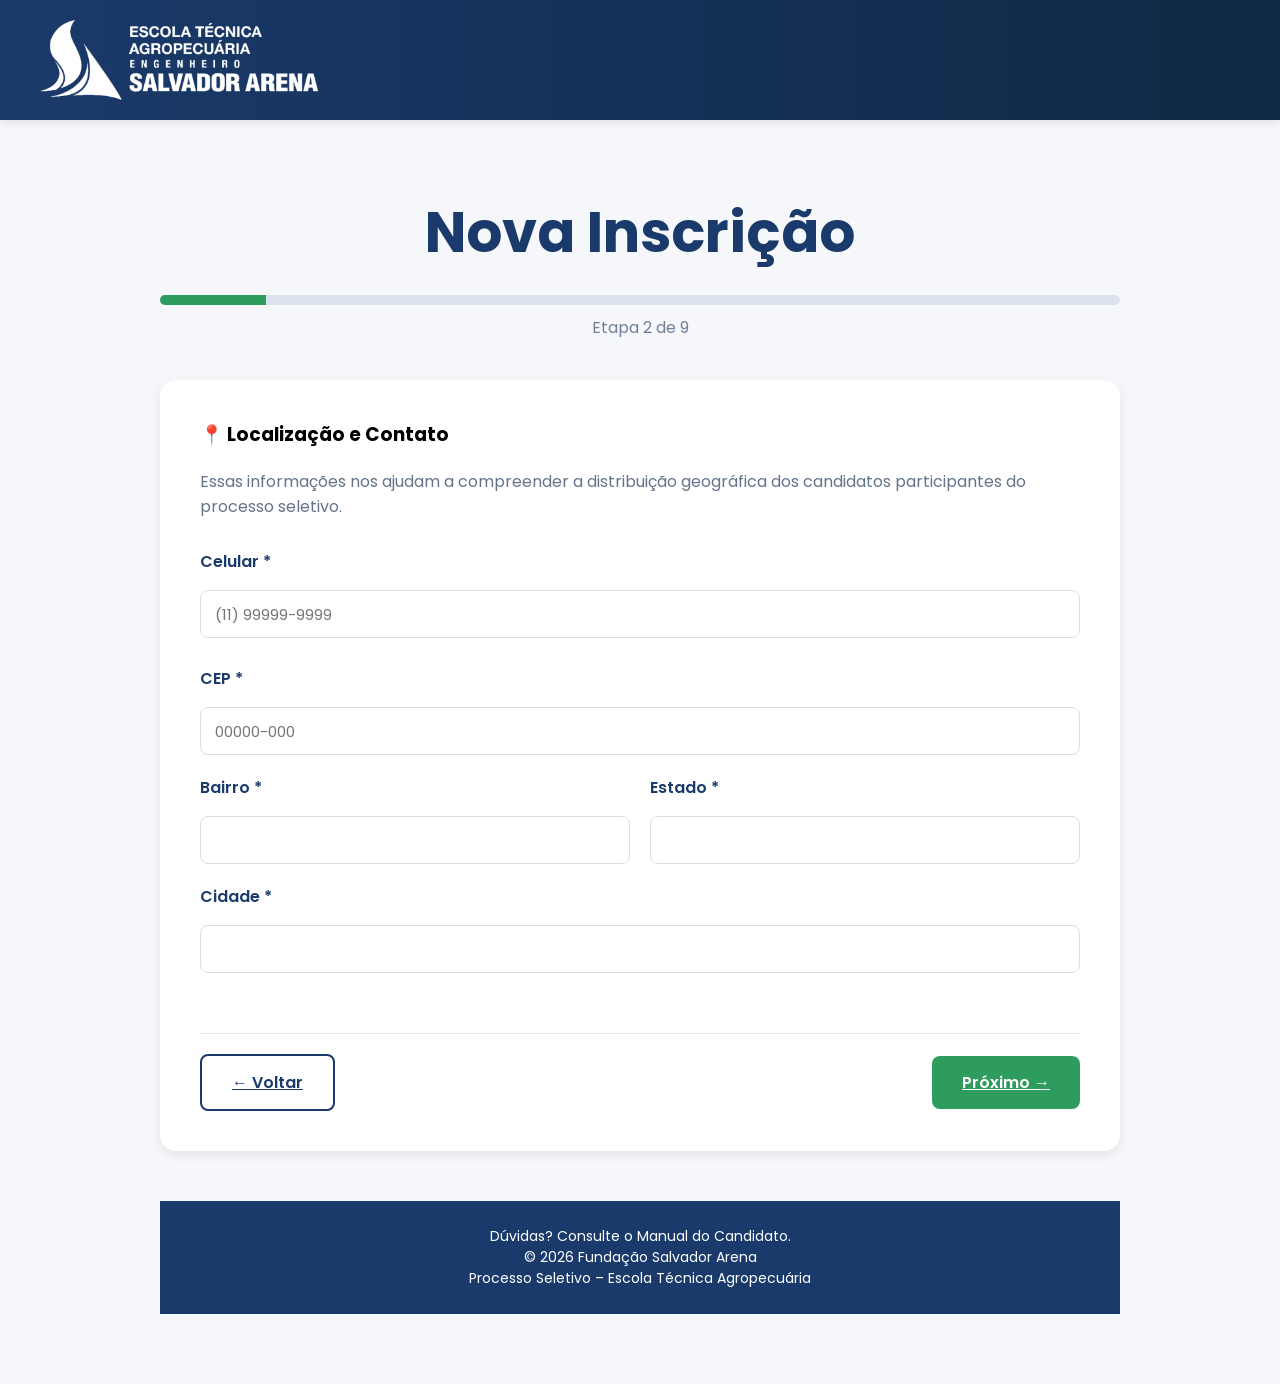
==== pages/inscricao-etapa2.html @ 63c82182 "Update form fields and labels for etapa 2" ====
<!DOCTYPE html>
<html lang="pt-BR">

<head>
    <meta charset="UTF-8">
    <meta name="viewport" content="width=device-width, initial-scale=1.0">

    <title>Nova Inscrição</title>

    <link rel="preconnect" href="https://fonts.googleapis.com">
    <link href="https://fonts.googleapis.com/css2?family=Poppins:wght@300;400;500;600;700&display=swap" rel="stylesheet">

    <link rel="stylesheet" href="../css/style.css">
</head>

<body>

    <header>
        <div class="header-content">
            <div class="header-left">
                <div class="logo-icon">
                    <img src="../school-logo.png" alt="Logo Escola">
                </div>
            </div>
        </div>
    </header>

    <div class="container-inscricao">

        <div class="wizard-header">
            <h1>Nova Inscrição</h1>

            <div class="progress-bar">
                <div class="progress-fill"></div>
            </div>

            <p>Etapa 2 de 9</p>
        </div>

        <div class="card-formulario">

    <div class="secao-formulario">

        <h3>📍 Localização e Contato</h3>

        <p class="descricao-secao">
                Essas informações nos ajudam a compreender a distribuição geográfica dos candidatos participantes do processo seletivo.
        </p>

        <div class="campo">
    <label>Celular *</label>

    <input
        type="text"
        id="celular"
        maxlength="15"
        placeholder="(11) 99999-9999">

    <small id="statusCelular"></small>
</div>

<div class="campo">
    <label>CEP *</label>

    <input
        type="text"
        id="cep"
        maxlength="9"
        placeholder="00000-000">
</div>

<div class="linha">

    <div class="campo">
        <label>Bairro *</label>
        <input type="text" id="bairro">
    </div>

    <div class="campo">
        <label>Estado *</label>
        <input type="text" id="estado">
    </div>

</div>

<div class="campo">
    <label>Cidade *</label>
    <input type="text" id="cidade">
</div>
<div class="acoes-formulario">

    <a href="inscricao-etapa1.html"
       class="btn-secundario">
        ← Voltar
    </a>

    <a href="inscricao-etapa3.html"
       class="btn-principal">
        Próximo →
    </a>

</div>

</div> <!-- fecha card-formulario -->

</div> <!-- fecha container-inscricao -->

<footer class="footer-inscricao">
    <p>Dúvidas? Consulte o Manual do Candidato.</p>

    <p>© 2026 Fundação Salvador Arena</p>

    <p>Processo Seletivo – Escola Técnica Agropecuária</p>
</footer>

<script src="../js/inscricao.js"></script>

</body>
</html>
---- css/style.css ----
* {
            margin: 0;
            padding: 0;
            box-sizing: border-box;
            font-family: 'Poppins', sans-serif;
        }

         body {
           margin: 0;
           padding: 0;
           background: #f5f7fa;
           min-height: 100vh;
           display: flex;
           flex-direction: column;
       }       

        /* CABEÇALHO */
        header {
            background: linear-gradient(90deg, #1a3a6b, #0f2844);
            padding: 20px 30px;
            box-shadow: 0 2px 8px rgba(0, 0, 0, 0.1);
        }

        .header-content {
            max-width: 1200px;
            margin: 0 auto;
            display: flex;
            align-items: center;
            justify-content: space-between;
            gap: 20px;
        }

        .header-left {
            display: flex;
            align-items: center;
            gap: 20px;
            flex: 1;
        }

        .logo-text {
            color: white;
            font-size: 14px;
            font-weight: 600;
            line-height: 1.4;
            text-transform: uppercase;
            letter-spacing: 0.5px;
        }

        .cebas-logo {
            width: 80px;
            height: auto;
            flex-shrink: 0;
        }

       .logo-icon {
       width: 420px;   /* tamanho do logo da ETASA no Cabeçalho */
       height: 80px;
       display: flex;
       align-items: center;
       }
       
       .logo-icon img {
       max-width: 100%;
       max-height: 100%;
       width: auto;
       height: auto;
       object-fit: contain;
       }


        /* CONTEÚDO */

       .container {
           max-width: 1500px;
           margin: 0 auto;
           padding: 40px 20px;
       }

        .titulo {
            text-align: center;
            margin-bottom: 50px;
        }

        .titulo h1 {
            color: #1a3a6b;
            font-size: 48px;
            font-weight: 700;
            margin-bottom: 10px;
        }

        .titulo h2 {
            color: #4a5568;
            font-size: 24px;
            font-weight: 500;
            margin-bottom: 15px;
        }

        .titulo p {
            color: #718096;
            font-size: 16px;
            font-weight: 400;
        }

        /* CARDS */

       .card {
           background: white;
           border-radius: 12px;
           padding: 30px 50px 30px 30px;
       
           display: grid;
           grid-template-columns: 1fr 260px;
           align-items: center;
           gap: 40px;
       
           margin-bottom: 24px; /* <-- espaçamento entre um card e outro na tela */
       
           box-shadow: 0 4px 12px rgba(0,0,0,0.08);
           border-left: 5px solid transparent;
       }

        .card:hover {
            box-shadow: 0 4px 16px rgba(0, 0, 0, 0.12);
            transform: translateY(-2px);
        }

       .card-conteudo {
           display: flex;
           align-items: center;
           gap: 24px;
       
           flex: 1;
       }

       .card-texto {
           flex: 1;
       }

        .icone {
            width: 80px;
            height: 80px;
            border-radius: 12px;
            display: flex;
            align-items: center;
            justify-content: center;
            font-size: 40px;
            flex-shrink: 0;
        }

        .card-texto h3 {
            font-size: 20px;
            font-weight: 700;
            margin-bottom: 8px;
        }

        .card-texto p {
            color: #718096;
            font-size: 14px;
            font-weight: 400;
        }

        /* CARD VERDE - NOVA INSCRIÇÃO */
        .card-verde {
            border-left-color: #2d9c5c;
        }

        .card-verde .icone {
            background: #e8f5ef;
            color: #2d9c5c;
        }

        .card-verde h3 {
            color: #2d9c5c;
        }

       .btn-verde {
           background: #2d9c5c;
           color: white;
           text-decoration: none;
           border-radius: 6px;
           font-weight: 600;
           font-size: 14px;
           border: none;
           cursor: pointer;
           transition: all 0.3s ease;
           white-space: nowrap;
           margin-left: 20px;
       }

        .btn-verde:hover {
            background: #248540;
            transform: translateX(2px);
        }

        /* CARD AZUL - CONSULTAR INSCRIÇÃO */
        .card-azul {
            border-left-color: #2563eb;
        }

        .card-azul .icone {
            background: #eff6ff;
            color: #2563eb;
        }

        .card-azul h3 {
            color: #2563eb;
        }

       .btn-azul {
           background: transparent;
           border: 2px solid #2563eb;
           color: #2563eb;
           text-decoration: none;
           border-radius: 6px;
           font-weight: 600;
           font-size: 14px;
           cursor: pointer;
           transition: all 0.3s ease;
           white-space: nowrap;
           margin-left: 20px;
       }

        .btn-azul:hover {
            background: #2563eb;
            color: white;
        }

       .btn-verde,
       .btn-azul {
       width: 260px;
       height: 52px;
       
              display: flex;
       align-items: center;
       justify-content: center;
       
       text-align: center;
       white-space: nowrap;
       
       justify-self: center;
              
       }


        /* DÚVIDAS */
        .duvidas {
            background: #f4f8ff;
            border-radius: 12px;
            padding: 20px 25px;
            display: flex;
            align-items: flex-start;
            gap: 15px;
            margin-top: 30px;
            border-left: 5px solid #2563eb;
        }

        .icone-info {
            font-size: 24px;
            flex-shrink: 0;
            margin-top: 2px;
        }

        .duvidas-texto {
            color: #1f4db3;
        }

        .duvidas-texto strong {
            display: block;
            margin-bottom: 4px;
            font-weight: 600;
            font-size: 14px;
        }

        .duvidas-texto p {
            font-size: 14px;
            font-weight: 400;
            color: #1f4db3;
        }

        .duvidas-texto a {
            color: #2563eb;
            text-decoration: none;
            font-weight: 600;
        }

        .duvidas-texto a:hover {
            text-decoration: underline;
        }

        /* RODAPÉ */
        footer {
            background: #1a3a6b;
            color: white;
            text-align: center;
            padding: 25px 30px;
            font-size: 14px;
            margin-top: auto;
        }

        .footer-content {
            max-width: 1200px;
            margin: 0 auto;
            display: flex;
            align-items: center;
            justify-content: space-between;
            gap: 20px;
        }

        .footer-text {
            flex: 1;
        }

        .footer-cebas {
            display: flex;
            align-items: center;
            gap: 10px;
            font-size: 12px;
        }

       .footer-cebas img {
           width: 100px;
           height: auto;
       }

        /* RESPONSIVO ---> Como fica no celular*/ 
        @media (max-width: 768px) {
            .header-content {
                flex-wrap: wrap;
            }

            .header-left {
                width: 100%;
            }

            .logo-icon {
                width: 60px;
                height: 60px;
            }

            .logo-text {
                font-size: 12px;
            }

            .cebas-logo {
                width: 70px;
            }

            .container {
                padding: 25px 20px;
            }

            .titulo h1 {
                font-size: 36px;
            }

            .titulo h2 {
                font-size: 20px;
            }

            .card {
                flex-direction: column;
                text-align: center;
                gap: 20px;
                margin-bottom: 24px; /* <-- espaçamento entre um card e outro na tela */
              box-shadow: 0 4px 12px rgba(0,0,0,0.08);
              padding: 30px 50px 30px 30px;
            }

            .card-conteudo {
                flex-direction: column;
            }


                   .card-texto h3 {
                font-size: 18px;
            }

            .duvidas {
                flex-direction: column;
                text-align: center;
            }

            .duvidas-texto strong,
            .duvidas-texto p {
                font-size: 13px;
            }

            .footer-content {
                flex-direction: column;
                text-align: center;
            }

            .footer-text {
                width: 100%;
            }
        }

        @media (max-width: 480px) {
            .titulo h1 {
                font-size: 28px;
            }

            .titulo h2 {
                font-size: 18px;
            }

            .card {
                padding: 20px;
            }

            .icone {
                width: 70px;
                height: 70px;
                font-size: 32px;
            }

            .card-conteudo {
                gap: 15px;
            }

            .card-texto h3 {
                font-size: 16px;
            }

            .card-texto p {
                font-size: 13px;
            }

            .logo-icon {
                width: 50px;
                height: 50px;
            }

            .cebas-logo {
                width: 60px;
            }

            .header-left {
                gap: 15px;
            }
        }

/* ===== INSCRIÇÃO ===== */

.container-inscricao {
    max-width: 1000px;
    margin: 50px auto;
    padding: 20px;
}

.wizard-header {
    text-align: center;
    margin-bottom: 40px;
}

.wizard-header h1 {
    color: #1a3a6b;
    font-size: 56px;
    font-weight: 700;
    margin-bottom: 20px;
}

.wizard-header p {
    color: #718096;
    font-size: 16px;
    margin-top: 10px;
}

.progress-bar {
    width: 100%;
    height: 10px;
    background: #dbe3ee;
    border-radius: 999px;
    overflow: hidden;
}

.progress-fill {
    width: 11%;
    height: 100%;
    background: #2d9c5c;
}

.card-formulario {
    background: white;
    border-radius: 16px;
    padding: 40px;
    box-shadow: 0 4px 12px rgba(0,0,0,.08);
}

.card-formulario h2 {
    color: #1a3a6b;
    margin-bottom: 30px;
}

.botoes-wizard {
    display: flex;
    justify-content: space-between;
    margin-top: 40px;
}

.descricao-etapa{
    color:#718096;
    margin-bottom:30px;
}

.form-grid{
    display:grid;
    grid-template-columns:1fr 1fr;
    gap:20px;
}

.campo{
    display:flex;
    flex-direction:column;
}

.campo label{
    margin-bottom:8px;
    font-weight:600;
    color:#1a3a6b;
}

.campo input,
.campo select{
    height:48px;
    border:1px solid #d1d5db;
    border-radius:8px;
    padding:0 14px;
    font-size:15px;
}

.campo input:focus,
.campo select:focus{
    outline:none;
    border-color:#2d9c5c;
    box-shadow:0 0 0 3px rgba(45,156,92,.15);
}

.largura-total{
    grid-column:1 / -1;
}

.secao-formulario{
    display:flex;
    flex-direction:column;
    gap:20px;
}

.descricao-secao{
    color:#64748b;
    margin-bottom:10px;
}

.campo{
    display:flex;
    flex-direction:column;
    gap:8px;
}

.campo label{
    font-weight:600;
    color:#1a3a6b;
}

.campo input,
.campo select{
    width:100%;
    padding:14px;
    border:1px solid #d9dee8;
    border-radius:8px;
    font-size:15px;
}

.campo input:focus,
.campo select:focus{
    outline:none;
    border-color:#2d9c5c;
    box-shadow:0 0 0 3px rgba(45,156,92,.15);
}

.feedback{
    color:#64748b;
    font-size:13px;
}

.linha{
    display:grid;
    grid-template-columns:1fr 1fr;
    gap:20px;
}

.campo-checkbox{
    display:flex;
    align-items:center;
    gap:10px;
}

.oculto{
    display:none;
}


/* ===== BOTÕES [← Voltar   [Próximo →] ===== */

.botoes-wizard{
    display:flex;
    justify-content:space-between;
    margin-top:40px;
}

.btn-principal{
    background:#2d9c5c;
    color:white;
    border:none;
    border-radius:8px;
    padding:14px 30px;
    font-weight:600;
    cursor:pointer;
    transition:.3s;
}


.btn-principal:hover{
    background:#24854d;
    transform:translateY(-2px);
}

.btn-secundario{
    background:white;
    color:#1a3a6b;
    border:2px solid #1a3a6b;
    border-radius:8px;
    padding:14px 30px;
    font-weight:600;
    cursor:pointer;
    transition:.3s;
}

.btn-secundario:hover{
    background:#f5f7fa;
}

.botoes-wizard{
    display:flex;
    justify-content:space-between;

    margin-top:40px;
    padding-top:20px;

    border-top:1px solid #e2e8f0;
}

.footer-inscricao{
    width: 100%;
    background: #1a3a6b;
    color: #ffffff;

    text-align: center;

    padding: 25px;
    margin-top: 50px;
}

body{
    min-height: 100vh;
    display: flex;
    flex-direction: column;
}

.acoes-formulario{
    margin-top: 40px;
    padding-top: 20px;

    border-top: 1px solid #e2e8f0;

    display: flex;
    justify-content: space-between;
    align-items: center;
}
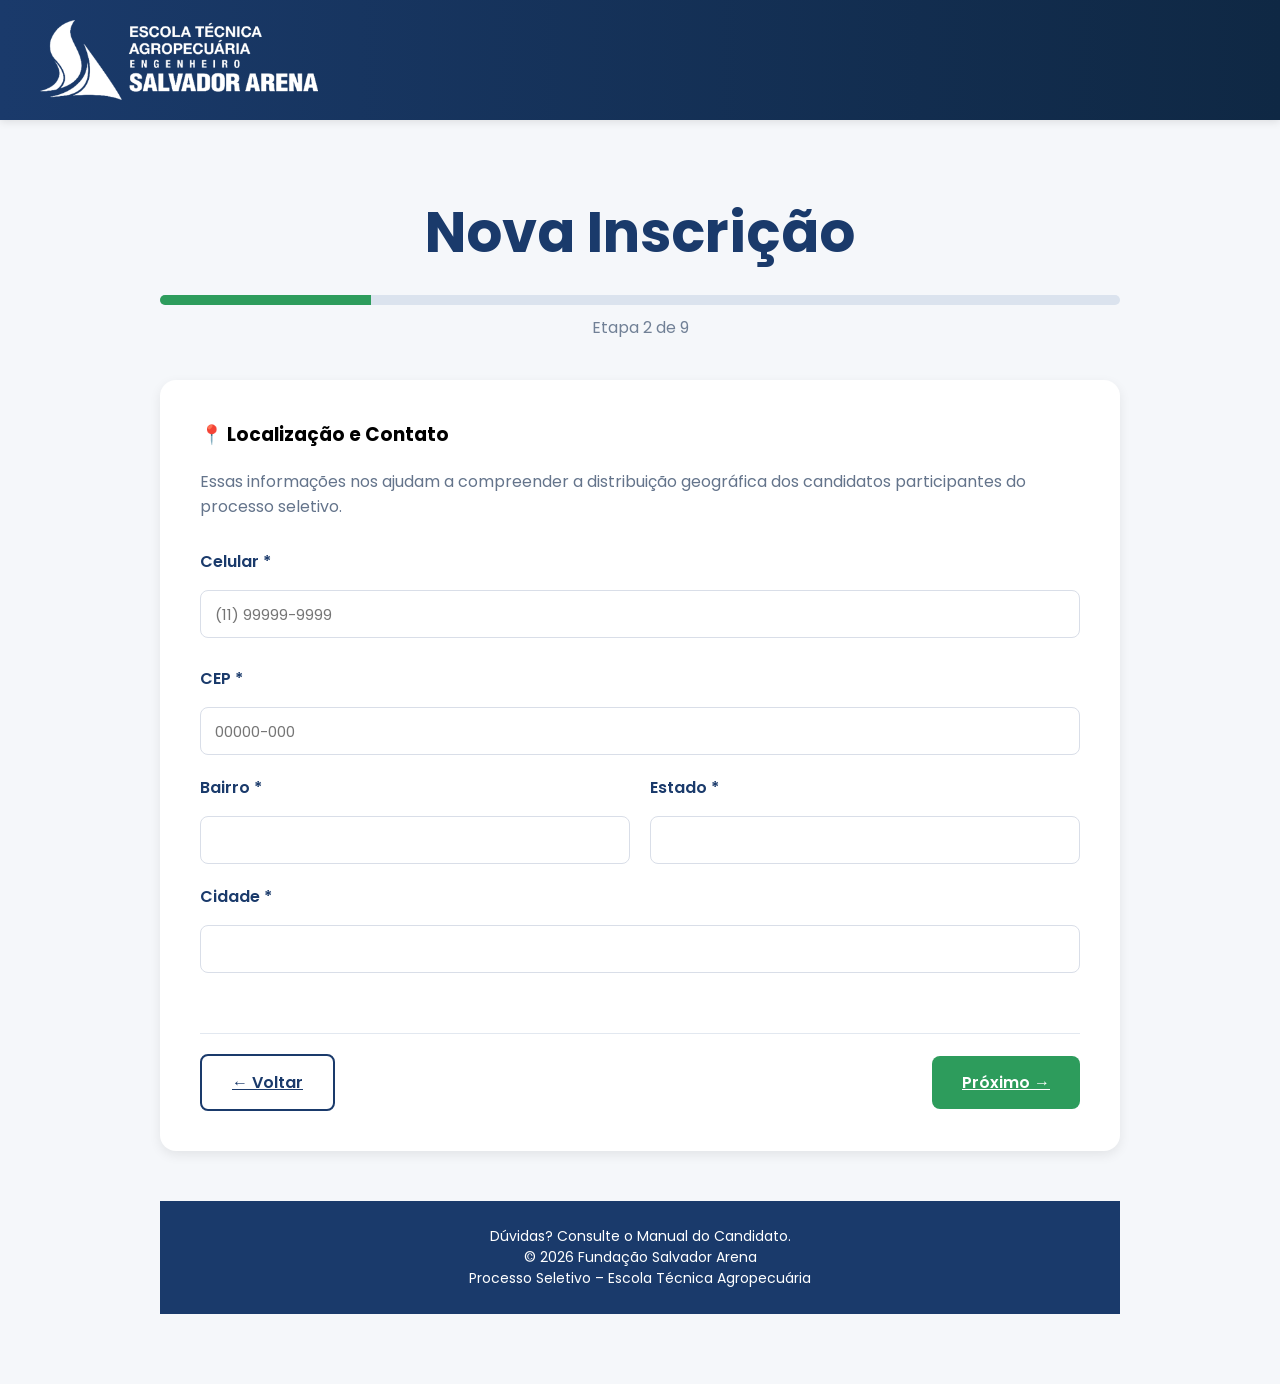
==== commit 00980918: "Update 'Celular' input type to tel Changed input type for 'Celular' from text to tel for better mobi" ====
--- a/pages/inscricao-etapa2.html
+++ b/pages/inscricao-etapa2.html
@@ -48,18 +48,19 @@
         </p>
 
         <div class="campo">
+
     <label>Celular *</label>
-
-    <input
-        type="text"
-        id="celular"
-        maxlength="15"
-        placeholder="(11) 99999-9999">
-
-    <small id="statusCelular"></small>
-</div>
-
-<div class="campo">
+    
+        <input
+            type="tel"
+            id="celular"
+            maxlength="15"
+            placeholder="(11) 99999-9999">
+    
+        <small id="statusCelular"></small>
+    </div>
+    <div class="campo">
+        
     <label>CEP *</label>
 
     <input
--- a/css/style.css
+++ b/css/style.css
@@ -475,7 +475,7 @@
 }
 
 .progress-fill {
-    width: 11%;
+    width: 22%;
     height: 100%;
     background: #2d9c5c;
 }
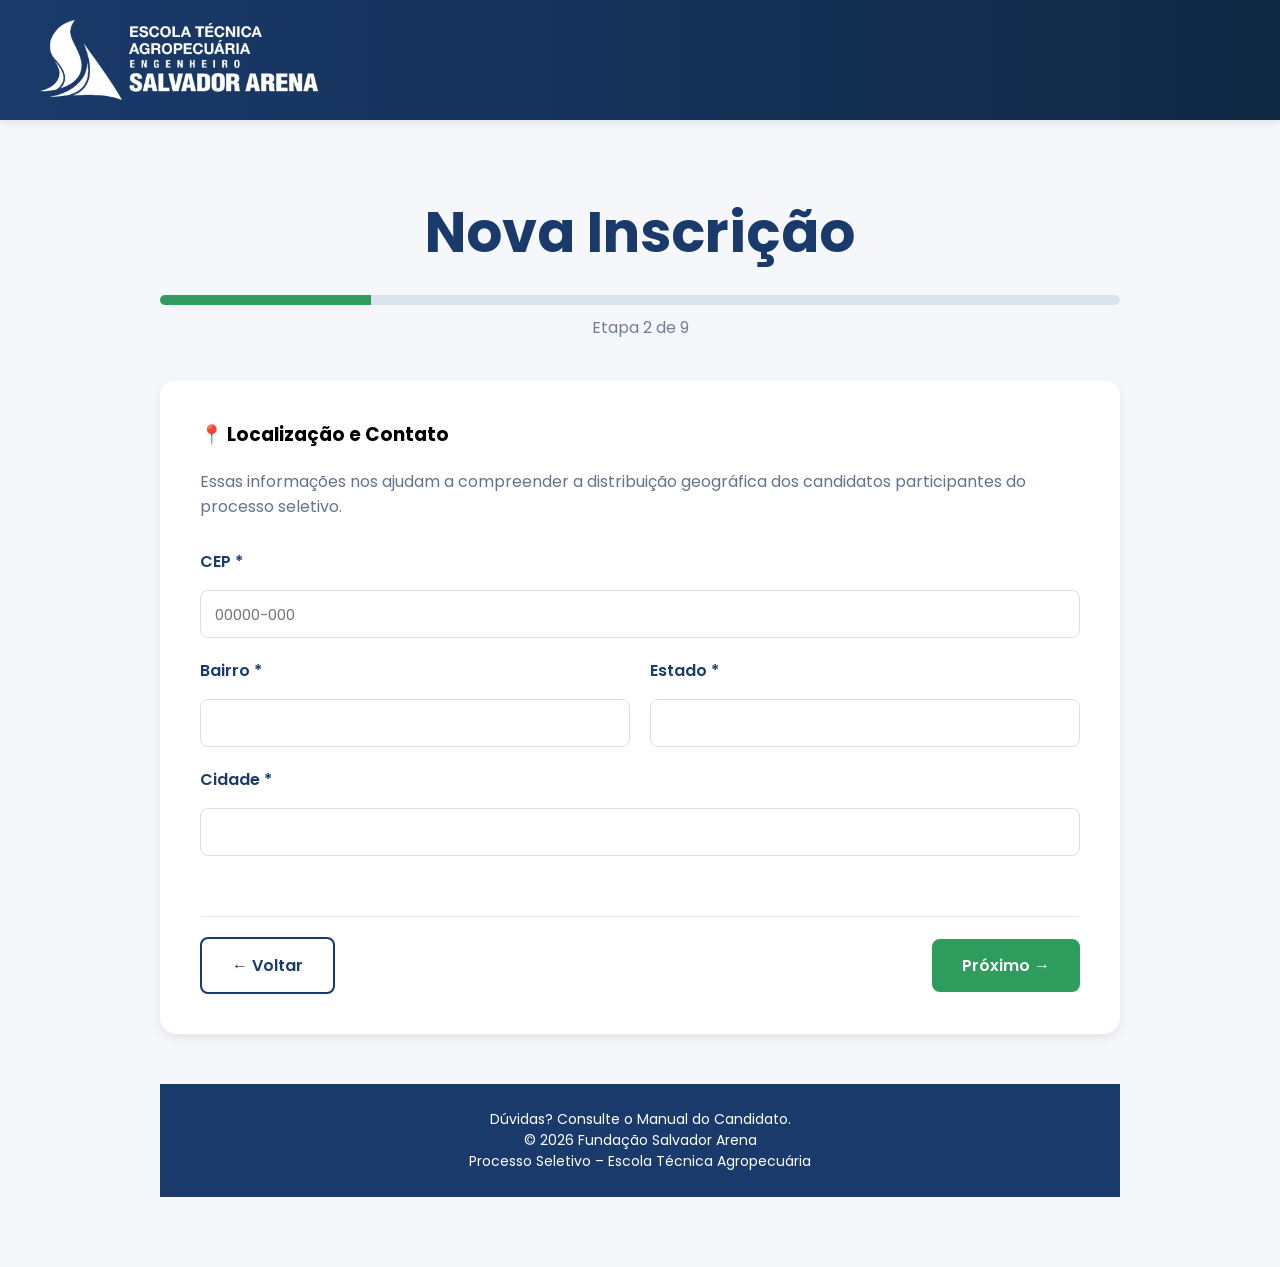
==== commit ab521ca6: "Remove celular input field from inscrição-etapa2.html Removed the celular input field from the form." ====
--- a/pages/inscricao-etapa2.html
+++ b/pages/inscricao-etapa2.html
@@ -49,18 +49,7 @@
 
         <div class="campo">
 
-    <label>Celular *</label>
-    
-        <input
-            type="tel"
-            id="celular"
-            maxlength="15"
-            placeholder="(11) 99999-9999">
-    
-        <small id="statusCelular"></small>
-    </div>
-    <div class="campo">
-        
+     
     <label>CEP *</label>
 
     <input
@@ -90,10 +79,10 @@
 </div>
 <div class="acoes-formulario">
 
-    <a href="inscricao-etapa1.html"
-       class="btn-secundario">
-        ← Voltar
-    </a>
+<a href="inscricao.html"
+   class="btn-secundario">
+    ← Voltar
+</a>
 
     <a href="inscricao-etapa3.html"
        class="btn-principal">
@@ -114,7 +103,6 @@
     <p>Processo Seletivo – Escola Técnica Agropecuária</p>
 </footer>
 
-<script src="../js/inscricao.js"></script>
-
+<script src="../js/inscricao-etapa2.js"></script>
 </body>
 </html>
--- a/css/style.css
+++ b/css/style.css
@@ -612,6 +612,7 @@
     background:#2d9c5c;
     color:white;
     border:none;
+    text-decoration: none;
     border-radius:8px;
     padding:14px 30px;
     font-weight:600;
@@ -628,6 +629,7 @@
 .btn-secundario{
     background:white;
     color:#1a3a6b;
+    text-decoration: none;
     border:2px solid #1a3a6b;
     border-radius:8px;
     padding:14px 30px;
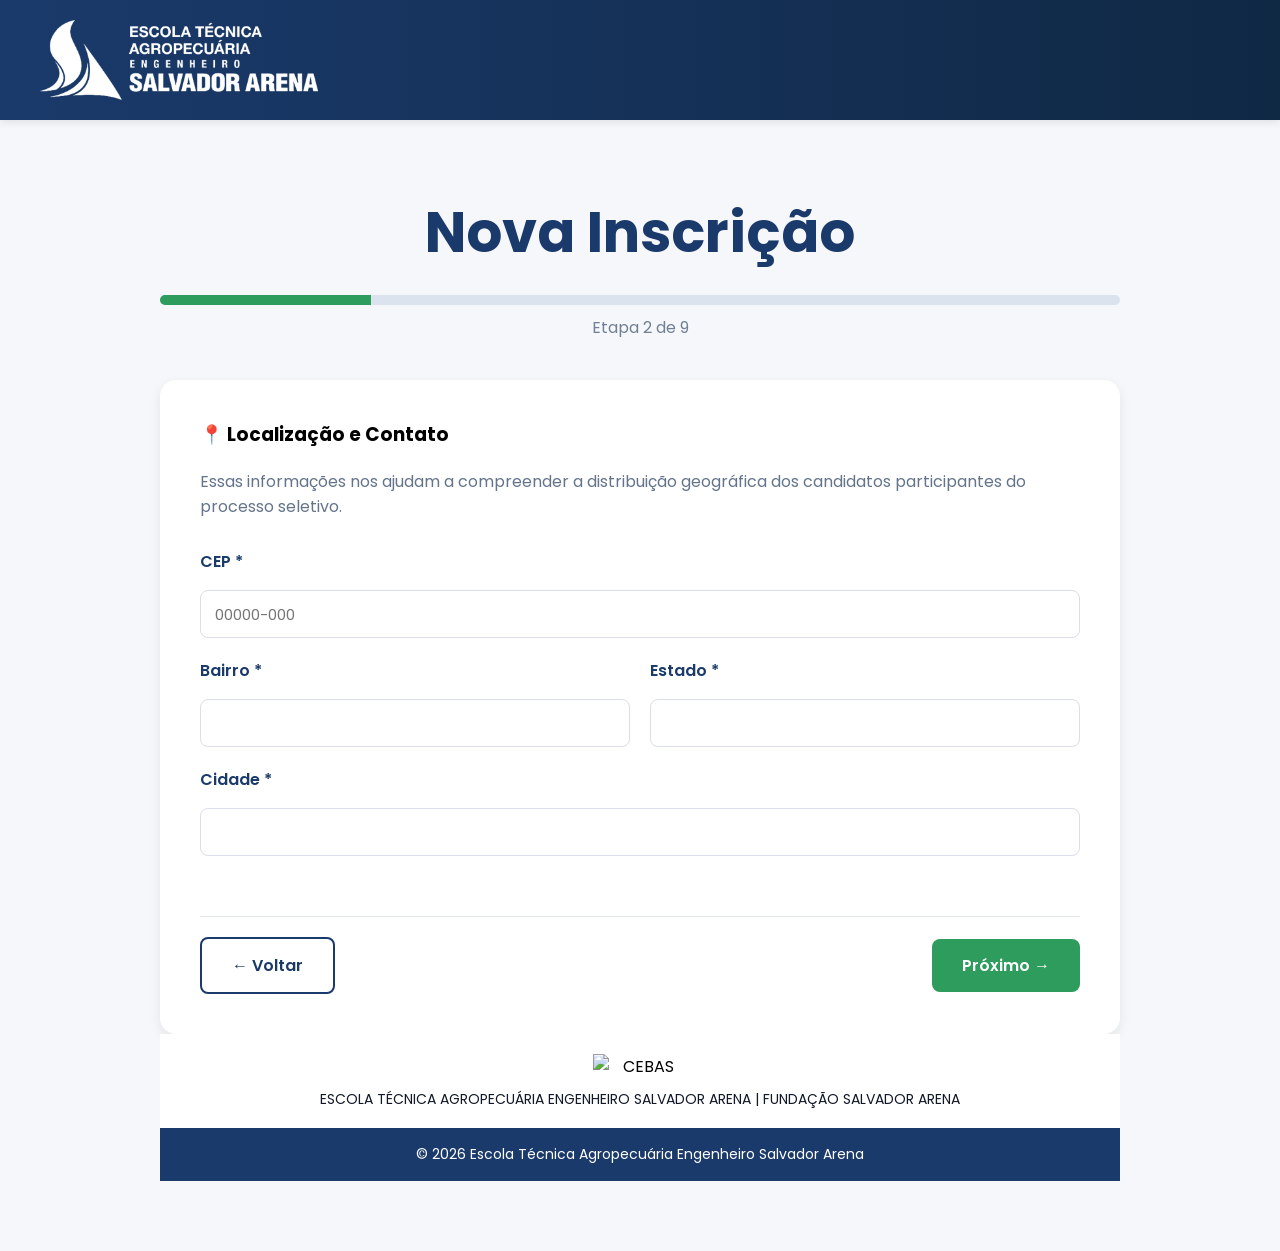
==== commit e5ea9620: "Update footer and script references in HTML" ====
--- a/pages/inscricao-etapa2.html
+++ b/pages/inscricao-etapa2.html
@@ -95,14 +95,47 @@
 
 </div> <!-- fecha container-inscricao -->
 
-<footer class="footer-inscricao">
-    <p>Dúvidas? Consulte o Manual do Candidato.</p>
+        <!-- =========================
+     RODAPÉ
+========================== -->
 
-    <p>© 2026 Fundação Salvador Arena</p>
+<footer>
 
-    <p>Processo Seletivo – Escola Técnica Agropecuária</p>
+    <!-- IDENTIFICAÇÃO INSTITUCIONAL -->
+
+    <div class="footer-topo">
+
+        <img
+            src="cebas-logo.png"
+            alt="CEBAS"
+        >
+
+        <p>
+            ESCOLA TÉCNICA AGROPECUÁRIA ENGENHEIRO SALVADOR ARENA |
+            FUNDAÇÃO SALVADOR ARENA
+        </p>
+
+    </div>
+
+
+    <!-- COPYRIGHT -->
+
+    <div class="footer-base">
+
+        <p>
+            © 2026 Escola Técnica Agropecuária Engenheiro Salvador Arena
+        </p>
+
+    </div>
+
 </footer>
 
-<script src="../js/inscricao-etapa2.js"></script>
+
+<!-- =========================
+     JAVASCRIPT
+========================== -->
+
+<script src="js/inscricao.js"></script>
+
 </body>
 </html>
--- a/css/style.css
+++ b/css/style.css
@@ -287,158 +287,51 @@
             text-decoration: underline;
         }
 
-        /* RODAPÉ */
-        footer {
-            background: #1a3a6b;
-            color: white;
-            text-align: center;
-            padding: 25px 30px;
-            font-size: 14px;
-            margin-top: auto;
-        }
-
-        .footer-content {
-            max-width: 1200px;
-            margin: 0 auto;
-            display: flex;
-            align-items: center;
-            justify-content: space-between;
-            gap: 20px;
-        }
-
-        .footer-text {
-            flex: 1;
-        }
-
-        .footer-cebas {
-            display: flex;
-            align-items: center;
-            gap: 10px;
-            font-size: 12px;
-        }
-
-       .footer-cebas img {
-           width: 100px;
-           height: auto;
-       }
-
-        /* RESPONSIVO ---> Como fica no celular*/ 
-        @media (max-width: 768px) {
-            .header-content {
-                flex-wrap: wrap;
-            }
-
-            .header-left {
-                width: 100%;
-            }
-
-            .logo-icon {
-                width: 60px;
-                height: 60px;
-            }
-
-            .logo-text {
-                font-size: 12px;
-            }
-
-            .cebas-logo {
-                width: 70px;
-            }
-
-            .container {
-                padding: 25px 20px;
-            }
-
-            .titulo h1 {
-                font-size: 36px;
-            }
-
-            .titulo h2 {
-                font-size: 20px;
-            }
-
-            .card {
-                flex-direction: column;
-                text-align: center;
-                gap: 20px;
-                margin-bottom: 24px; /* <-- espaçamento entre um card e outro na tela */
-              box-shadow: 0 4px 12px rgba(0,0,0,0.08);
-              padding: 30px 50px 30px 30px;
-            }
-
-            .card-conteudo {
-                flex-direction: column;
-            }
-
-
-                   .card-texto h3 {
-                font-size: 18px;
-            }
-
-            .duvidas {
-                flex-direction: column;
-                text-align: center;
-            }
-
-            .duvidas-texto strong,
-            .duvidas-texto p {
-                font-size: 13px;
-            }
-
-            .footer-content {
-                flex-direction: column;
-                text-align: center;
-            }
-
-            .footer-text {
-                width: 100%;
-            }
-        }
-
-        @media (max-width: 480px) {
-            .titulo h1 {
-                font-size: 28px;
-            }
-
-            .titulo h2 {
-                font-size: 18px;
-            }
-
-            .card {
-                padding: 20px;
-            }
-
-            .icone {
-                width: 70px;
-                height: 70px;
-                font-size: 32px;
-            }
-
-            .card-conteudo {
-                gap: 15px;
-            }
-
-            .card-texto h3 {
-                font-size: 16px;
-            }
-
-            .card-texto p {
-                font-size: 13px;
-            }
-
-            .logo-icon {
-                width: 50px;
-                height: 50px;
-            }
-
-            .cebas-logo {
-                width: 60px;
-            }
-
-            .header-left {
-                gap: 15px;
-            }
-        }
+/* =========================
+   RODAPÉ
+========================= */
+
+footer {
+    width: 100%;
+    margin-top: auto;
+    text-align: center;
+}
+
+/* Faixa branca */
+.footer-topo {
+    width: 100%;
+    background: #ffffff;
+    padding: 18px 20px;
+    box-sizing: border-box;
+}
+
+.footer-topo img {
+    width: 95px;
+    height: auto;
+    margin-bottom: 8px;
+}
+
+.footer-topo p {
+    margin: 0;
+    color: #111827;
+    font-size: 14px;
+    line-height: 1.5;
+}
+
+/* Faixa azul */
+.footer-base {
+    width: 100%;
+    background: #1a3a6b;
+    color: #ffffff;
+    padding: 16px 20px;
+    box-sizing: border-box;
+}
+
+.footer-base p {
+    margin: 0;
+    font-size: 14px;
+}
+
 
 /* ===== INSCRIÇÃO ===== */
 
@@ -578,9 +471,11 @@
     box-shadow:0 0 0 3px rgba(45,156,92,.15);
 }
 
-.feedback{
-    color:#64748b;
-    font-size:13px;
+.feedback {
+  display: block;
+  margin-top: 6px;
+  font-size: 13px;
+  color: #64748b;
 }
 
 .linha{
@@ -652,16 +547,69 @@
     border-top:1px solid #e2e8f0;
 }
 
-.footer-inscricao{
+/* =========================
+   RODAPÉ
+========================== */
+
+footer {
+    width: 100%;
+    margin: 0;
+    padding: 0;
+    background: transparent;
+}
+
+/* FAIXA BRANCA - IDENTIFICAÇÃO INSTITUCIONAL */
+
+.footer-topo {
+    width: 100%;
+    background: #ffffff;
+
+    text-align: center;
+
+    padding: 20px 20px 18px;
+
+    box-sizing: border-box;
+}
+
+.footer-topo img {
+    width: 95px;
+    height: auto;
+
+    display: block;
+    margin: 0 auto 10px;
+}
+
+.footer-topo p {
+    margin: 0;
+
+    color: #111827;
+    font-size: 14px;
+}
+
+
+/* FAIXA AZUL - COPYRIGHT */
+
+.footer-base {
     width: 100%;
     background: #1a3a6b;
+
     color: #ffffff;
 
     text-align: center;
 
-    padding: 25px;
-    margin-top: 50px;
-}
+    padding: 16px 20px;
+
+    box-sizing: border-box;
+}
+
+.footer-base p {
+    margin: 0;
+    font-size: 14px;
+}
+
+/* =========================
+   
+========================= */
 
 body{
     min-height: 100vh;
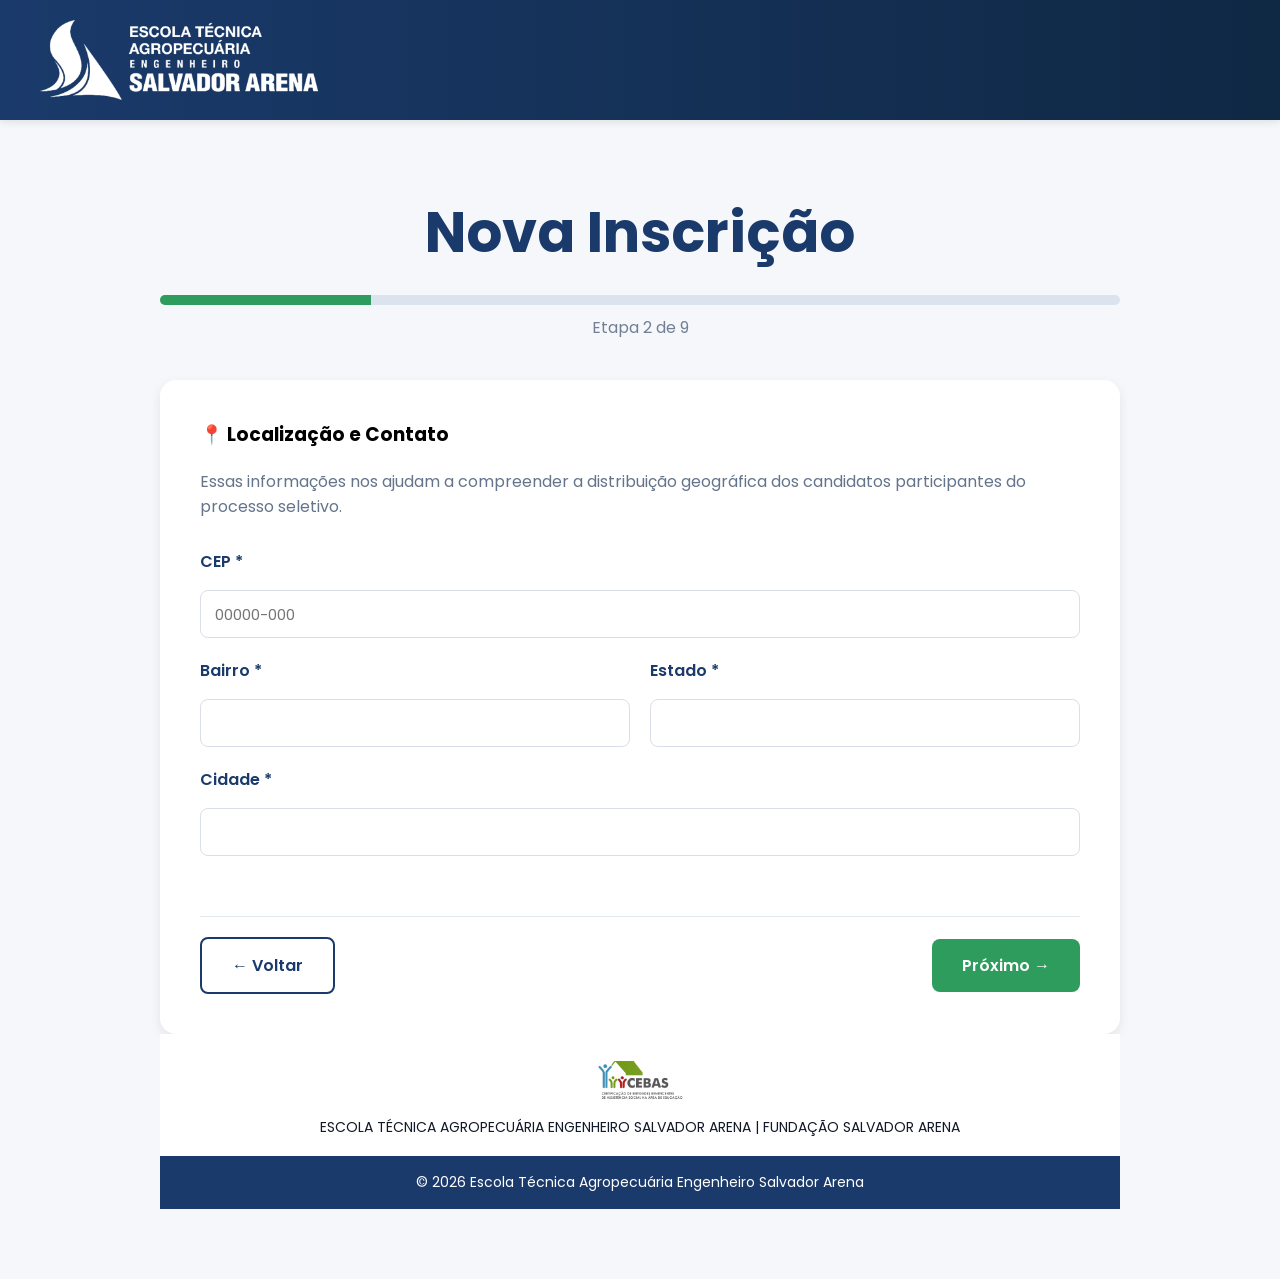
==== commit bd5cd508: "Update file paths for resources in HTML" ====
--- a/pages/inscricao-etapa2.html
+++ b/pages/inscricao-etapa2.html
@@ -77,12 +77,17 @@
     <label>Cidade *</label>
     <input type="text" id="cidade">
 </div>
+
+        <!-- =========================
+     AÇÕES DO FORMULÁRIO
+========================== -->
+
 <div class="acoes-formulario">
 
-<a href="inscricao.html"
-   class="btn-secundario">
-    ← Voltar
-</a>
+    <a href="inscricao.html"
+       class="btn-secundario">
+        ← Voltar
+    </a>
 
     <a href="inscricao-etapa3.html"
        class="btn-principal">
@@ -91,11 +96,13 @@
 
 </div>
 
+
 </div> <!-- fecha card-formulario -->
 
 </div> <!-- fecha container-inscricao -->
 
-        <!-- =========================
+
+<!-- =========================
      RODAPÉ
 ========================== -->
 
@@ -106,7 +113,7 @@
     <div class="footer-topo">
 
         <img
-            src="cebas-logo.png"
+            src="../cebas-logo.png"
             alt="CEBAS"
         >
 
@@ -135,7 +142,8 @@
      JAVASCRIPT
 ========================== -->
 
-<script src="js/inscricao.js"></script>
+<script src="../js/inscricao.js"></script>
 
 </body>
 </html>
+        
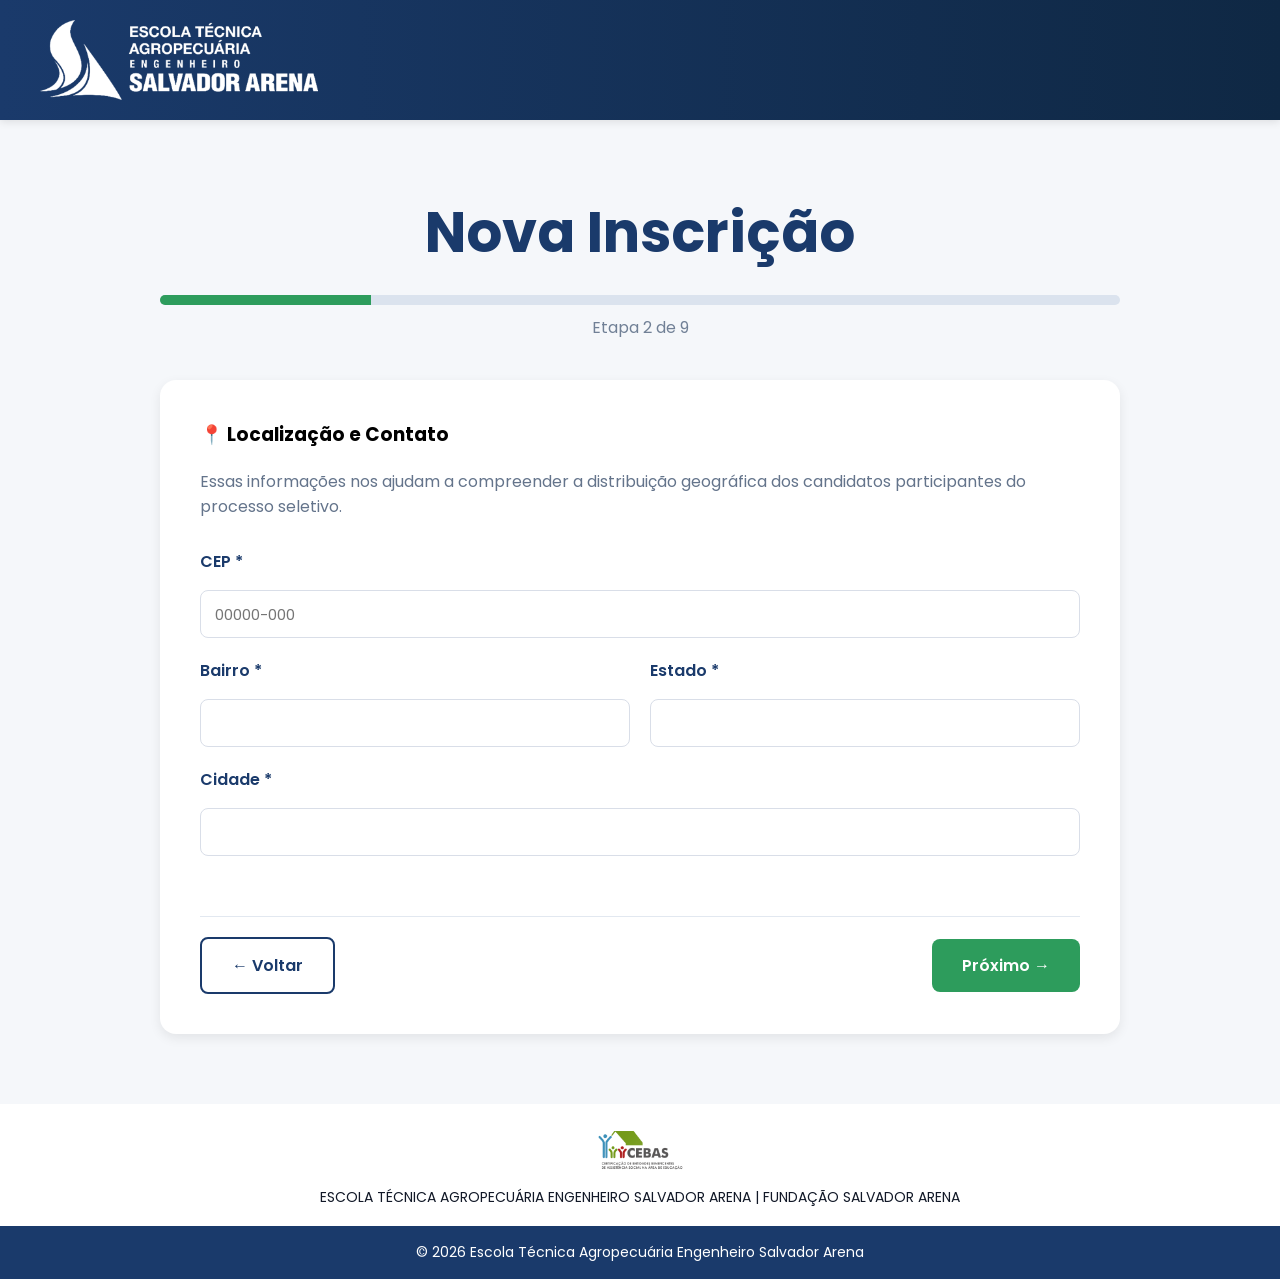
==== commit 616adabe: "Update inscricao-etapa2.html" ====
--- a/pages/inscricao-etapa2.html
+++ b/pages/inscricao-etapa2.html
@@ -96,6 +96,7 @@
 
 </div>
 
+</div> <!-- fecha secao-formulario -->
 
 </div> <!-- fecha card-formulario -->
 
